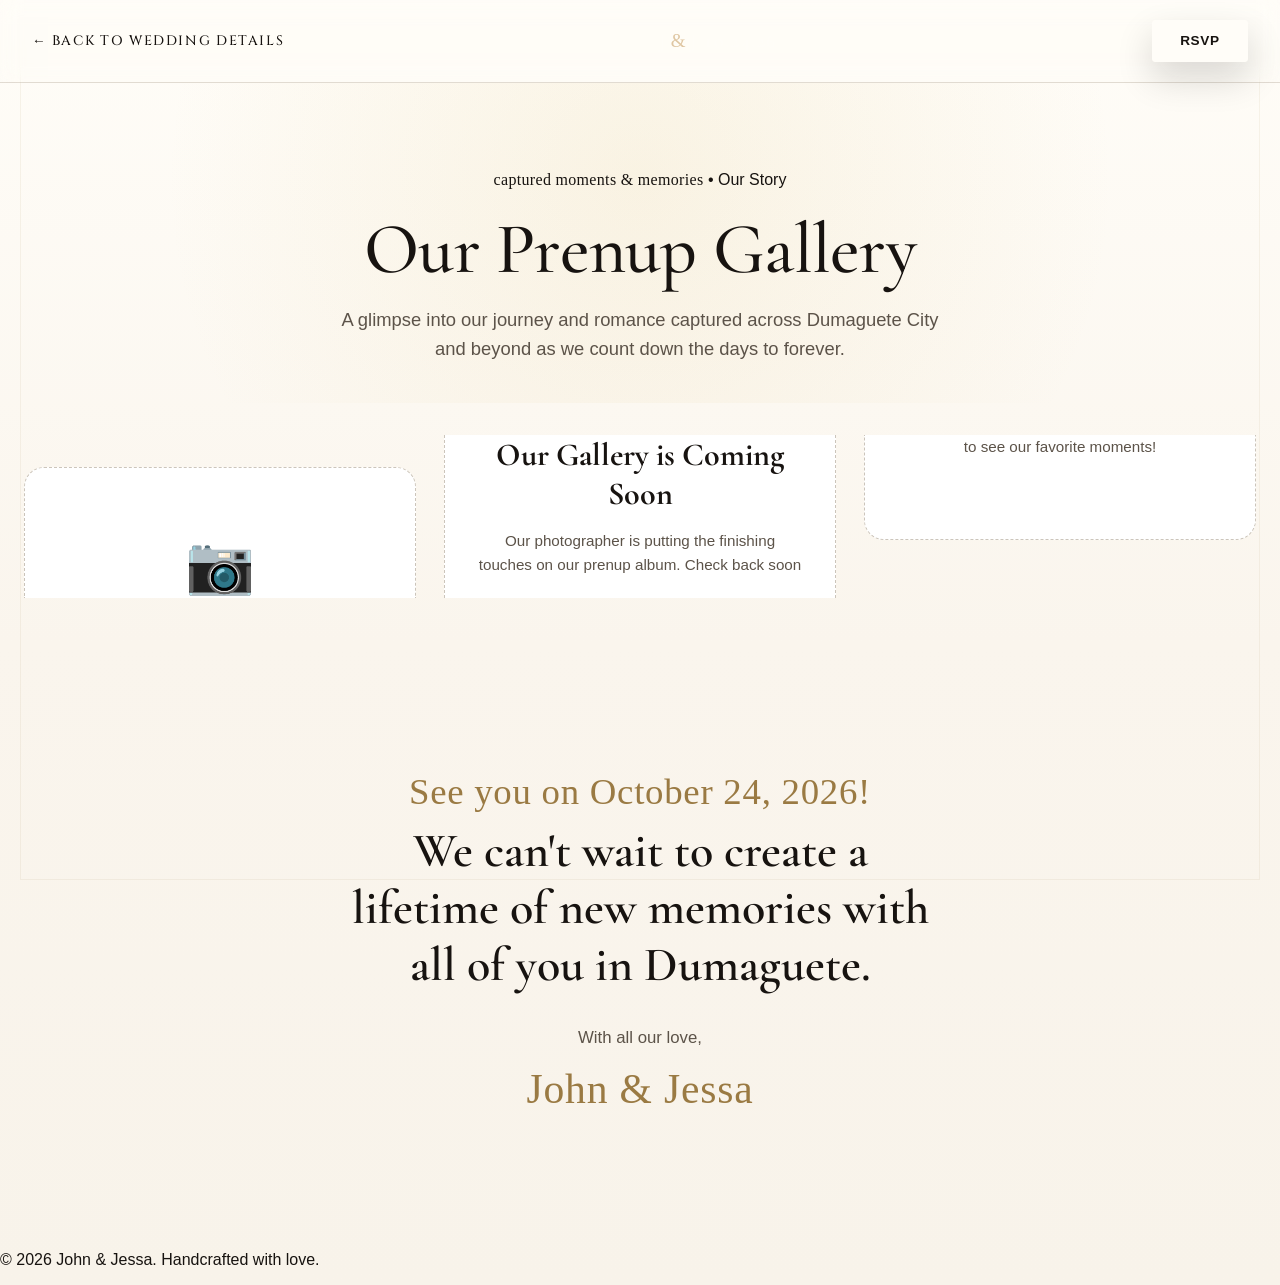
==== prenup.html @ 92390d74 "Initial commit: Wedding Website with RSVP, Prenup Gallery, and AWS S3+CloudFront Uploader" ====
<!DOCTYPE html>
<html lang="en">
  <head>
    <meta charset="UTF-8" />
    <meta name="viewport" content="width=device-width, initial-scale=1.0" />
    <title>Prenup Gallery • John &amp; Jessa • 10.24.26</title>
    <link rel="icon" type="image/svg+xml" href="favicon.svg" />
    <link rel="preconnect" href="https://fonts.googleapis.com" />
    <link rel="preconnect" href="https://fonts.gstatic.com" crossorigin />
    <link
      href="https://fonts.googleapis.com/css2?family=Cinzel:wght@400;500;600;700&family=Cormorant+Garamond:ital,wght@0,400;0,500;0,600;0,700;1,400;1,600&family=Montserrat:wght@300;400;500;600;700&family=Pinyon+Script&display=swap"
      rel="stylesheet"
    />
    <link rel="stylesheet" href="styles.css" />
  </head>
  <body>
    <!-- Topbar Navigation -->
    <header class="prenup-nav">
      <a href="index.html" class="back-link">
        &larr; Back to Wedding Details
      </a>
      <a class="brand" href="index.html">J<span class="script-amp">&amp;</span>J 10.24.26</a>
      <div class="topbar-actions">
        <a class="hero-rsvp-button" href="index.html#rsvp" style="min-height: 2.6rem; min-width: 6rem; font-size: 0.85rem;">RSVP</a>
      </div>
    </header>

    <main>
      <!-- Hero Section -->
      <section class="prenup-hero">
        <p class="eyebrow"><span class="script-accent">captured moments &amp; memories</span> &bull; Our Story</p>
        <h1>Our Prenup Gallery</h1>
        <p class="hero-sub">
          A glimpse into our journey and romance captured across Dumaguete City and beyond as we count down the days to forever.
        </p>
        <div class="photo-count-pill" id="photoCountPill" style="display: none;">
          <span>✨</span>
          <span id="photoCountNumber">0 Photographs</span>
        </div>
      </section>

      <!-- Masonry Gallery -->
      <section class="gallery-container">
        <div class="gallery-masonry" id="prenupGrid">
          <!-- Dynamically populated via CloudFront CDN / Next.js API -->
        </div>
      </section>

      <!-- Lightbox Modal -->
      <div class="lightbox-modal" id="lightboxModal" aria-hidden="true" role="dialog" aria-label="Photo Lightbox">
        <button type="button" class="lightbox-close-btn" id="lightboxCloseBtn" aria-label="Close photo viewer">&times;</button>
        <button type="button" class="lightbox-prev-btn" id="lightboxPrevBtn" aria-label="Previous photo">&#10094;</button>
        <button type="button" class="lightbox-next-btn" id="lightboxNextBtn" aria-label="Next photo">&#10095;</button>
        
        <div class="lightbox-content">
          <img src="" alt="" class="lightbox-img" id="lightboxImg" />
          <div class="lightbox-bar">
            <p class="lightbox-caption" id="lightboxCaption"></p>
            <span class="lightbox-counter" id="lightboxCounter">1 / 1</span>
          </div>
        </div>
      </div>

      <!-- Closing Footer Signoff -->
      <section class="section section-closing" style="margin-top: 3rem;">
        <div class="closing-content">
          <p class="closing-script script-accent">See you on October 24, 2026!</p>
          <p class="closing-line">
            We can't wait to create a lifetime of new memories with all of you in Dumaguete.
          </p>
          <p class="closing-signoff">With all our love,<br /><strong class="closing-couple script-accent">John &amp; Jessa</strong></p>
        </div>
      </section>
    </main>

    <footer class="footer">
      <p class="footer-copy">&copy; 2026 John &amp; Jessa. Handcrafted with love.</p>
    </footer>

    <script src="config.js"></script>
    <script src="prenup.js"></script>
  </body>
</html>
---- styles.css ----
:root {
  --ivory: #f8f3ea;
  --ivory-deep: #efe6d7;
  --paper: #fffdf8;
  --ink: #171310;
  --soft-ink: #5c5349;
  --gold: #9a7a43;
  --gold-light: #dfc6a2;
  --rule: rgba(96, 75, 44, 0.18);
  --rule-strong: rgba(96, 75, 44, 0.32);
  --shadow-soft: 0 20px 45px rgba(28, 20, 11, 0.05);
  --shadow-card: 0 16px 40px rgba(28, 20, 11, 0.07);
  --max-width: 1120px;
  --content-width: 760px;
}

* {
  box-sizing: border-box;
}

html {
  scroll-behavior: smooth;
}

body {
  margin: 0;
  color: var(--ink);
  font-family: "Manrope", sans-serif;
  background: linear-gradient(180deg, #fffdf8 0%, #faf5ed 50%, var(--ivory) 100%);
  overflow-x: hidden;
}

body::before {
  content: "";
  position: fixed;
  inset: 20px;
  pointer-events: none;
  border: 1px solid rgba(154, 122, 67, 0.08);
  z-index: 100;
}

a {
  color: inherit;
  text-decoration: none;
}

/* Typography classes */
.brand,
.hero h1,
.hero-date,
.section-heading h2,
.faq-header h2,
.rsvp-title,
.rsvp-step-head h3,
.detail-card h3,
.timeline-card h3,
.venue-primary-name,
.closing-line,
.date-stamp span,
.photo-placeholder span {
  font-family: "Cormorant Garamond", serif;
}

.script-accent {
  font-family: "Alex Brush", cursive;
  font-weight: 400;
  font-style: normal;
  letter-spacing: 0.02em;
}

.script-amp,
.hero-amp {
  font-family: "Alex Brush", cursive;
  font-weight: 400;
  font-size: 0.95em;
  display: inline-block;
  margin: 0 0.15em;
  color: var(--gold-light);
}

.hero,
.section {
  position: relative;
  z-index: 1;
}

/* ==========================================================================
   HERO SECTION
   ========================================================================== */
.hero {
  max-width: none;
  min-height: 100vh;
  margin: 0;
  padding: 1.5rem 2rem 5rem;
  color: #fffdf8;
  background:
    linear-gradient(180deg, rgba(10, 12, 9, 0.18), rgba(10, 12, 9, 0.42)),
    radial-gradient(circle at 18% 72%, rgba(242, 246, 227, 0.45), transparent 22%),
    radial-gradient(circle at 86% 16%, rgba(230, 239, 214, 0.35), transparent 16%),
    radial-gradient(circle at 50% 82%, rgba(20, 34, 22, 0.38), transparent 26%),
    linear-gradient(180deg, #d6d0c7 0%, #6c715f 30%, #2b3929 60%, #151e16 100%);
  overflow: hidden;
  display: flex;
  flex-direction: column;
  justify-content: space-between;
}

.hero::before {
  content: "";
  position: absolute;
  inset: 0;
  background:
    radial-gradient(circle at left center, rgba(255, 255, 255, 0.22), transparent 20%),
    radial-gradient(circle at right center, rgba(110, 140, 83, 0.18), transparent 22%),
    linear-gradient(180deg, rgba(255, 255, 255, 0.08), transparent 30%);
  filter: blur(8px);
  pointer-events: none;
}

.hero-overlay {
  position: absolute;
  inset: 0;
  background:
    linear-gradient(180deg, rgba(255, 255, 255, 0.08), transparent 24%),
    linear-gradient(0deg, rgba(8, 12, 9, 0.25), transparent 30%);
  pointer-events: none;
  z-index: 1;
}

.topbar {
  display: flex;
  align-items: center;
  justify-content: space-between;
  gap: 1rem;
  position: relative;
  z-index: 5;
  max-width: 1440px;
  width: 100%;
  margin: 0 auto;
  padding: 0.5rem 0;
}

.brand {
  font-size: 1.25rem;
  font-weight: 500;
  letter-spacing: 0.08em;
  color: #fffdf8;
  transition: opacity 0.2s ease;
}

.brand:hover {
  opacity: 0.85;
}

.topbar-links {
  display: flex;
  gap: 1.8rem;
  color: rgba(255, 253, 248, 0.9);
  font-size: 0.95rem;
  letter-spacing: 0.02em;
}

.topbar-links a {
  transition: color 0.2s ease;
  position: relative;
}

.topbar-links a::after {
  content: "";
  position: absolute;
  bottom: -3px;
  left: 0;
  width: 0;
  height: 1px;
  background: var(--gold-light);
  transition: width 0.25s ease;
}

.topbar-links a:hover::after {
  width: 100%;
}

.topbar-actions {
  display: flex;
  justify-content: flex-end;
}

.hero-rsvp-button {
  display: inline-flex;
  align-items: center;
  justify-content: center;
  min-width: 6.8rem;
  min-height: 4.8rem;
  background: rgba(255, 253, 248, 0.95);
  color: var(--ink);
  box-shadow: 0 16px 36px rgba(12, 14, 11, 0.16);
  font-size: 0.95rem;
  font-weight: 700;
  letter-spacing: 0.05em;
  border-radius: 4px;
  transition: all 0.25s ease;
}

.hero-rsvp-button:hover {
  transform: translateY(-2px);
  background: #ffffff;
  box-shadow: 0 20px 42px rgba(12, 14, 11, 0.24);
}

.hero-inner {
  position: relative;
  z-index: 4;
  display: grid;
  place-items: center;
  max-width: 1440px;
  margin: auto auto;
  padding: 3rem 1rem 4rem;
}

.hero-copy {
  text-align: center;
}

.hero-tagline {
  margin: 0 0 0.5rem;
  font-size: clamp(2.1rem, 4vw, 3.2rem);
  color: #dfc37a;
  letter-spacing: 0.04em;
  text-shadow: 0 2px 14px rgba(0, 0, 0, 0.45), 0 0 24px rgba(223, 195, 122, 0.3);
  animation: fadeInDown 1s ease-out;
}

.hero h1 {
  margin: 0;
  font-size: clamp(5.6rem, 11vw, 9.5rem);
  line-height: 0.86;
  font-weight: 500;
  text-shadow: 0 4px 24px rgba(0, 0, 0, 0.3);
}

.hero-amp {
  color: #dfc37a;
  text-shadow: 0 2px 14px rgba(0, 0, 0, 0.45), 0 0 24px rgba(223, 195, 122, 0.3);
}

.hero-date {
  margin: 1.4rem 0 0;
  font-size: clamp(1.15rem, 2vw, 1.55rem);
  line-height: 1;
  font-weight: 500;
  letter-spacing: 0.34em;
  text-transform: uppercase;
  color: rgba(255, 253, 248, 0.95);
}

.countdown-card {
  max-width: 25rem;
  margin: 1.85rem auto 0;
  padding-top: 0;
  border-top: none;
}

.countdown-grid {
  display: grid;
  grid-template-columns: repeat(4, minmax(0, 1fr));
  gap: 0.75rem;
}

.countdown-unit {
  padding: 0.55rem 0.25rem;
  border-top: 1px solid rgba(255, 253, 248, 0.28);
  transition: transform 0.2s ease;
}

.countdown-unit strong {
  display: block;
  color: #fffdf8;
  font-size: clamp(1.2rem, 2.2vw, 1.55rem);
  line-height: 1;
  font-weight: 600;
}

.countdown-unit span {
  color: rgba(255, 253, 248, 0.82);
  font-size: 0.65rem;
  text-transform: uppercase;
  letter-spacing: 0.18em;
  margin-top: 0.25rem;
  display: block;
}

.hero-scroll-cue {
  display: inline-flex;
  flex-direction: column;
  align-items: center;
  gap: 0.35rem;
  color: rgba(255, 253, 248, 0.85);
  font-size: 0.8rem;
  letter-spacing: 0.16em;
  text-transform: uppercase;
  margin-top: 2.25rem;
  cursor: pointer;
  transition: all 0.3s ease;
}

.hero-scroll-cue:hover {
  color: #ffffff;
  transform: translateY(2px);
}

.scroll-arrow {
  font-size: 1.1rem;
  line-height: 1;
  animation: bounceSoft 2s ease-in-out infinite;
}

.hero-bottom-transition {
  position: absolute;
  bottom: 0;
  left: 0;
  right: 0;
  height: 48px;
  line-height: 0;
  overflow: hidden;
  pointer-events: none;
  z-index: 5;
}

.hero-bottom-transition svg {
  width: 100%;
  height: 100%;
  display: block;
}

/* ==========================================================================
   SCROLL REVEAL ANIMATIONS
   ========================================================================== */
.reveal {
  opacity: 0;
  transform: translateY(32px);
  transition: opacity 0.85s cubic-bezier(0.16, 1, 0.3, 1), transform 0.85s cubic-bezier(0.16, 1, 0.3, 1);
  will-change: opacity, transform;
}

.reveal.active {
  opacity: 1;
  transform: translateY(0);
}

/* Keyframes */
@keyframes bounceSoft {
  0%, 100% {
    transform: translateY(0);
  }
  50% {
    transform: translateY(6px);
  }
}

@keyframes floatGentle {
  0%, 100% {
    transform: translateY(0) rotate(0deg);
  }
  50% {
    transform: translateY(-6px) rotate(1deg);
  }
}

@keyframes fadeInDown {
  from {
    opacity: 0;
    transform: translateY(-15px);
  }
  to {
    opacity: 1;
    transform: translateY(0);
  }
}

/* ==========================================================================
   SECTION ESSENTIALS (DETAILS)
   ========================================================================== */
.section {
  max-width: var(--content-width);
  margin: 0 auto;
  padding: 5rem 1.5rem;
}

.section-essentials {
  max-width: 1240px;
  padding-top: 4.5rem;
}

.section-heading {
  text-align: center;
  margin-bottom: 3rem;
}

.section-heading .eyebrow {
  margin: 0 0 0.4rem;
  color: var(--gold);
  font-size: 1.05rem;
  font-weight: 600;
  letter-spacing: 0.12em;
  text-transform: uppercase;
}

.section-heading .eyebrow .script-accent {
  font-size: 1.55rem;
  text-transform: none;
  font-weight: 400;
  letter-spacing: 0.02em;
  margin-right: 0.25rem;
}

.section-heading h2 {
  margin: 0;
  font-size: clamp(2.8rem, 5.2vw, 4.4rem);
  line-height: 1.05;
  font-weight: 600;
  color: var(--ink);
}

.venue-stack {
  display: grid;
  gap: 5rem;
}

.venue-block {
  display: grid;
  grid-template-columns: minmax(0, 1.05fr) minmax(320px, 0.9fr);
  gap: 4rem;
  align-items: center;
}

.venue-block-reception {
  grid-template-columns: minmax(320px, 0.9fr) minmax(0, 1.05fr);
}

/* Floral Photo Framing */
.venue-photo-wrapper {
  position: relative;
  padding: 1.25rem;
  display: flex;
  justify-content: center;
  align-items: center;
}

.venue-frame-contour {
  position: absolute;
  inset: 0.25rem;
  border: 1.5px solid var(--rule-strong);
  border-radius: 14px;
  pointer-events: none;
  background: rgba(255, 253, 248, 0.4);
}

.venue-frame-contour::before {
  content: "";
  position: absolute;
  inset: 5px;
  border: 1px dashed rgba(154, 122, 67, 0.45);
  border-radius: 10px;
  pointer-events: none;
}

.venue-photo-inner {
  position: relative;
  z-index: 2;
  width: 100%;
  border-radius: 8px;
  overflow: hidden;
  background: #fffdf8;
  padding: 8px;
  box-shadow: 0 16px 40px rgba(28, 20, 11, 0.08);
  border: 1px solid var(--rule);
}

.venue-photo-inner img {
  display: block;
  width: 100%;
  aspect-ratio: 1.2 / 1;
  object-fit: cover;
  background: #eae1d2;
  border-radius: 6px;
  transition: transform 0.4s ease;
}

.venue-photo-wrapper:hover .venue-photo-inner img {
  transform: scale(1.02);
}

.photo-floral-corner {
  position: absolute;
  z-index: 6;
  pointer-events: none;
  filter: drop-shadow(0 4px 10px rgba(28, 20, 11, 0.12));
  transition: transform 0.3s ease;
}

.venue-photo-wrapper:hover .photo-floral-corner {
  transform: scale(1.04);
}

.photo-floral-top-left {
  top: -18px;
  left: -18px;
}

.photo-floral-bottom-right {
  bottom: -18px;
  right: -18px;
}

.photo-floral-top-right {
  top: -18px;
  right: -18px;
}

.photo-floral-bottom-left {
  bottom: -18px;
  left: -18px;
}

.venue-copy {
  text-align: center;
}

.venue-tagline {
  margin: 0 0 0.2rem;
  font-size: 1.95rem;
  color: var(--gold);
  line-height: 1.1;
}

.venue-copy h3 {
  margin: 0 0 0.35rem;
  font-size: clamp(2.4rem, 4vw, 3.2rem);
  font-weight: 600;
  color: var(--ink);
}

.venue-date {
  font-size: 1.1rem;
  font-weight: 600;
  color: var(--ink);
  margin: 0.2rem 0 0;
}

.venue-time {
  font-size: 1.55rem;
  color: var(--gold);
  font-weight: 600;
  margin: 0.1rem 0 0.5rem;
}

/* Emphasized Venue Name Badge */
.venue-name-badge {
  background: rgba(255, 253, 248, 0.94);
  border: 1px solid var(--rule-strong);
  border-top: 3px solid var(--gold);
  border-radius: 12px;
  padding: 1.35rem 1.6rem;
  margin: 1.25rem auto 1.25rem;
  box-shadow: 0 10px 30px rgba(28, 20, 11, 0.04);
  max-width: 25rem;
  text-align: center;
  transition: transform 0.25s ease, border-color 0.25s ease, box-shadow 0.25s ease;
}

.venue-name-badge:hover {
  transform: translateY(-2px);
  border-color: var(--gold);
  box-shadow: 0 14px 36px rgba(154, 122, 67, 0.12);
}

.venue-badge-eyebrow {
  font-size: 0.72rem;
  text-transform: uppercase;
  letter-spacing: 0.16em;
  font-weight: 700;
  color: var(--gold);
  display: block;
  margin-bottom: 0.35rem;
}

.venue-primary-name {
  font-size: clamp(1.55rem, 2.4vw, 1.95rem);
  font-weight: 600;
  color: var(--ink);
  margin: 0 0 0.2rem;
  line-height: 1.15;
}

.venue-secondary-name {
  font-size: 0.96rem;
  font-weight: 600;
  color: var(--gold);
  margin: 0 0 0.4rem;
  font-style: italic;
}

.venue-street-address {
  font-size: 0.88rem;
  color: var(--soft-ink);
  margin: 0;
  line-height: 1.5;
}

.venue-links {
  margin-top: 1.25rem;
}

.venue-link-btn {
  display: inline-flex;
  align-items: center;
  gap: 0.35rem;
  color: var(--ink);
  font-weight: 700;
  font-size: 0.92rem;
  letter-spacing: 0.05em;
  padding: 0.55rem 1.2rem;
  border: 1px solid var(--rule-strong);
  border-radius: 999px;
  background: var(--paper);
  transition: all 0.2s ease;
}

.venue-link-btn:hover {
  border-color: var(--ink);
  background: var(--ink);
  color: #fffdf9;
  transform: translateX(2px);
}

/* Dress code panel */
.dress-code-panel {
  display: grid;
  grid-template-columns: minmax(0, 0.95fr) minmax(0, 1.05fr);
  gap: 2rem;
  align-items: center;
  max-width: 900px;
  margin: 3.5rem auto 0;
  padding: 2.2rem;
  background: rgba(255, 253, 248, 0.9);
  border: 1px solid var(--rule-strong);
  border-radius: 12px;
  box-shadow: var(--shadow-soft);
}

.dress-code-label {
  margin: 0 0 0.25rem;
  color: var(--gold);
  font-size: 0.82rem;
  font-weight: 700;
  letter-spacing: 0.16em;
  text-transform: uppercase;
}

.dress-code-label .script-accent {
  font-size: 1.35rem;
  text-transform: none;
  letter-spacing: 0.02em;
}

.dress-code-copy h3 {
  margin: 0 0 0.5rem;
  font-family: "Cormorant Garamond", serif;
  font-size: clamp(1.6rem, 3vw, 2.2rem);
  font-weight: 600;
  color: var(--ink);
}

.dress-code-copy p {
  margin: 0;
  color: var(--soft-ink);
  line-height: 1.75;
  font-size: 0.95rem;
}

.bride-white-callout {
  display: inline-flex;
  align-items: center;
  gap: 0.45rem;
  background: rgba(154, 122, 67, 0.09);
  border: 1.5px dashed rgba(154, 122, 67, 0.5);
  border-radius: 999px;
  padding: 0.45rem 1.15rem;
  margin-top: 0.95rem;
  box-shadow: 0 4px 14px rgba(154, 122, 67, 0.08);
  transition: all 0.25s ease;
}

.bride-white-callout:hover {
  background: rgba(154, 122, 67, 0.15);
  border-color: var(--gold);
  transform: translateY(-2px);
  box-shadow: 0 6px 18px rgba(154, 122, 67, 0.14);
}

.bride-white-callout .ps-tag {
  font-size: 1.55rem;
  color: var(--gold);
  line-height: 1;
  font-weight: 400;
  margin-right: 0.15rem;
}

.bride-white-callout .ps-text {
  font-size: 0.92rem;
  font-weight: 700;
  color: var(--ink);
  letter-spacing: 0.01em;
}

.bride-white-callout .sparkle-emoji {
  font-size: 1.1rem;
  display: inline-block;
  animation: bounceSoft 2.5s ease-in-out infinite;
}

.dress-swatches {
  display: grid;
  grid-template-columns: repeat(5, minmax(0, 1fr));
  gap: 0.8rem;
}

.dress-swatch {
  text-align: center;
}

.dress-color {
  display: block;
  width: 100%;
  max-width: 4rem;
  aspect-ratio: 1;
  border-radius: 50%;
  margin: 0 auto 0.5rem;
  border: 1px solid rgba(96, 75, 44, 0.12);
  box-shadow: 0 4px 10px rgba(0, 0, 0, 0.06);
  transition: transform 0.25s ease, box-shadow 0.25s ease;
}

.dress-swatch:hover .dress-color {
  transform: translateY(-3px) scale(1.06);
  box-shadow: 0 6px 14px rgba(154, 122, 67, 0.25);
}

.dress-swatch small {
  color: var(--soft-ink);
  font-size: 0.68rem;
  letter-spacing: 0.12em;
  text-transform: uppercase;
  font-weight: 600;
}

.swatch-beige { background: #d8c3aa; }
.swatch-ivory { background: #f5efe6; }
.swatch-champagne { background: #e6d4bb; }
.swatch-gold { background: linear-gradient(145deg, #b9964c, #dfc37a); }
.swatch-eucalyptus { background: #a9af9b; }

/* ==========================================================================
   SECTION FAQ (WEDDING DETAILS)
   ========================================================================== */
.section-faq {
  max-width: 1200px;
  padding: 5rem 1.5rem 6rem;
}

.faq-layout {
  display: grid;
  grid-template-columns: minmax(320px, 0.9fr) minmax(380px, 1.25fr);
  gap: 4.5rem;
  align-items: center;
}

.faq-visual {
  display: flex;
  justify-content: center;
  position: relative;
}

.faq-arch-frame {
  position: relative;
  width: min(100%, 25rem);
  margin: 0 auto;
  padding: 0;
}

.faq-arch-contour {
  position: absolute;
  inset: -16px;
  border: 1.5px solid var(--rule-strong);
  border-top-left-radius: calc(14rem + 16px);
  border-top-right-radius: calc(14rem + 16px);
  border-bottom-left-radius: 16px;
  border-bottom-right-radius: 16px;
  pointer-events: none;
}

.faq-arch-contour::before {
  content: "";
  position: absolute;
  inset: 6px;
  border: 1px dashed rgba(154, 122, 67, 0.45);
  border-top-left-radius: calc(14rem + 10px);
  border-top-right-radius: calc(14rem + 10px);
  border-bottom-left-radius: 10px;
  border-bottom-right-radius: 10px;
  pointer-events: none;
}

.faq-arch {
  position: relative;
  z-index: 2;
  border: 1px solid var(--rule);
  border-top-left-radius: 14rem;
  border-top-right-radius: 14rem;
  border-bottom-left-radius: 8px;
  border-bottom-right-radius: 8px;
  background: rgba(255, 253, 248, 0.95);
  padding: 0.65rem;
  box-shadow: 0 16px 40px rgba(28, 20, 11, 0.08);
}

.faq-arch::before {
  content: "";
  position: absolute;
  inset: 0.45rem;
  border: 1px solid rgba(96, 75, 44, 0.15);
  border-top-left-radius: calc(14rem - 0.45rem);
  border-top-right-radius: calc(14rem - 0.45rem);
  border-bottom-left-radius: 4px;
  border-bottom-right-radius: 4px;
  pointer-events: none;
}

.faq-arch img {
  display: block;
  width: 100%;
  aspect-ratio: 0.82 / 1;
  object-fit: cover;
  border-top-left-radius: calc(14rem - 0.65rem);
  border-top-right-radius: calc(14rem - 0.65rem);
  border-bottom-left-radius: 4px;
  border-bottom-right-radius: 4px;
}

.faq-header {
  margin-bottom: 0.75rem;
}

.faq-cherub {
  color: var(--gold);
  margin-bottom: 0.35rem;
  display: inline-block;
  animation: floatGentle 5s ease-in-out infinite;
}

.faq-header h2 {
  font-size: clamp(2.6rem, 4.5vw, 3.6rem);
  font-weight: 500;
  line-height: 1.05;
  margin: 0.2rem 0 0.5rem;
  color: var(--ink);
}

.faq-eyebrow {
  font-family: "Manrope", sans-serif;
  font-size: 0.78rem;
  font-weight: 700;
  letter-spacing: 0.16em;
  text-transform: uppercase;
  color: var(--soft-ink);
  margin: 0 0 1rem;
}

.faq-eyebrow .script-accent {
  font-size: 1.35rem;
  color: var(--gold);
  text-transform: none;
  letter-spacing: 0.02em;
  margin-right: 0.25rem;
}

.faq-intro {
  max-width: 33rem;
  margin: 0 0 1.6rem;
  color: var(--soft-ink);
  font-size: 0.95rem;
  line-height: 1.8;
}

.faq-list {
  display: flex;
  flex-direction: column;
  gap: 0.75rem;
}

.faq-item {
  border: 1px solid var(--rule-strong);
  background: rgba(255, 253, 248, 0.95);
  border-radius: 8px;
  transition: border-color 0.2s ease, box-shadow 0.2s ease;
  overflow: hidden;
}

.faq-item.is-open {
  border-color: rgba(154, 122, 67, 0.65);
  box-shadow: 0 6px 20px rgba(28, 20, 11, 0.05);
}

.faq-summary {
  width: 100%;
  display: flex;
  align-items: center;
  justify-content: space-between;
  padding: 1.1rem 1.35rem;
  background: transparent;
  border: none;
  cursor: pointer;
  text-align: left;
  font-family: "Cormorant Garamond", serif;
  font-size: 1.32rem;
  font-weight: 600;
  color: var(--ink);
  user-select: none;
  transition: color 0.15s ease;
}

.faq-summary:hover {
  color: var(--gold);
}

.faq-icon {
  display: inline-flex;
  align-items: center;
  justify-content: center;
  font-family: "Manrope", sans-serif;
  font-size: 1.35rem;
  font-weight: 300;
  color: var(--gold);
  margin-left: 0.75rem;
  flex-shrink: 0;
  width: 22px;
  height: 22px;
  transition: transform 0.25s ease;
}

.faq-icon::after {
  content: "+";
  line-height: 1;
}

.faq-item.is-open .faq-icon::after {
  content: "−";
}

.faq-item.is-open .faq-icon {
  transform: rotate(180deg);
}

.faq-collapse {
  display: grid;
  grid-template-rows: 0fr;
  transition: grid-template-rows 0.22s cubic-bezier(0.2, 0, 0, 1);
}

.faq-item.is-open .faq-collapse {
  grid-template-rows: 1fr;
}

.faq-collapse-inner {
  overflow: hidden;
}

.faq-body {
  padding: 0 1.35rem 1.25rem;
  opacity: 0;
  transform: translateY(-4px);
  transition: opacity 0.18s ease, transform 0.18s ease;
}

.faq-item.is-open .faq-body {
  opacity: 1;
  transform: translateY(0);
}

.faq-body p {
  margin: 0;
  color: var(--soft-ink);
  font-family: "Manrope", sans-serif;
  font-size: 0.94rem;
  line-height: 1.75;
}

.faq-body a {
  color: var(--gold);
  font-weight: 600;
  text-decoration: underline;
  text-underline-offset: 3px;
}

/* ==========================================================================
   SECTION RSVP
   ========================================================================== */
.section-rsvp {
  max-width: 860px;
  padding: 5rem 1.5rem 4rem;
}

.rsvp-header {
  text-align: center;
  margin-bottom: 2rem;
}

.rsvp-floral-wrapper {
  display: flex;
  justify-content: center;
  margin-bottom: 1rem;
}

.rsvp-floral {
  max-width: 100%;
  height: auto;
  display: block;
}

.rsvp-title {
  font-family: "Cormorant Garamond", serif;
  font-size: clamp(3.2rem, 6vw, 4.8rem);
  font-weight: 500;
  margin: 0;
  letter-spacing: 0.02em;
  color: var(--ink);
}

.rsvp-script-sub {
  margin: -0.2rem 0 0.5rem;
  font-size: 1.85rem;
  color: var(--gold);
  line-height: 1;
}

.rsvp-intro-copy {
  max-width: 34rem;
  margin: 0.75rem auto 0;
  color: var(--soft-ink);
  font-size: 0.96rem;
  line-height: 1.8;
}

.rsvp-intro-copy p {
  margin: 0 0 0.35rem;
}

.rsvp-deadline {
  color: var(--ink);
  font-size: 1rem;
  margin-top: 0.85rem !important;
}

.rsvp-card-container {
  max-width: 520px;
  margin: 2rem auto 2.5rem;
  background: rgba(255, 253, 248, 0.96);
  border: 1px solid var(--rule-strong);
  border-radius: 14px;
  padding: 2.5rem 2.25rem;
  box-shadow: var(--shadow-card);
  transition: all 0.3s ease;
}

.rsvp-step-head {
  text-align: center;
  margin-bottom: 1.5rem;
}

.rsvp-step-head h3 {
  font-family: "Cormorant Garamond", serif;
  font-size: 1.85rem;
  font-weight: 600;
  margin: 0 0 0.35rem;
  color: var(--ink);
}

.rsvp-step-head p {
  color: var(--soft-ink);
  font-size: 0.88rem;
  margin: 0;
  line-height: 1.6;
}

.rsvp-field {
  margin-bottom: 1.25rem;
  text-align: left;
}

.rsvp-field label {
  display: block;
  font-size: 0.84rem;
  font-weight: 700;
  color: var(--ink);
  margin-bottom: 0.4rem;
}

.field-label-bold {
  font-size: 0.95rem !important;
}

.rsvp-field input[type="text"] {
  width: 100%;
  border: 1px solid var(--rule-strong);
  border-radius: 8px;
  padding: 0.85rem 1.1rem;
  background: #ffffff;
  color: var(--ink);
  font: inherit;
  font-size: 0.95rem;
  box-sizing: border-box;
  transition: border-color 0.2s ease, box-shadow 0.2s ease;
}

.rsvp-field input:focus {
  outline: none;
  border-color: var(--gold);
  box-shadow: 0 0 0 3px rgba(154, 122, 67, 0.15);
}

.rsvp-results-list {
  margin-top: 0.85rem;
  display: flex;
  flex-direction: column;
  gap: 0.5rem;
}

.rsvp-guest-row {
  display: flex;
  align-items: center;
  justify-content: space-between;
  padding: 0.85rem 1.1rem;
  border: 1px solid var(--rule-strong);
  border-radius: 8px;
  background: #ffffff;
  cursor: pointer;
  transition: all 0.2s ease;
}

.rsvp-guest-row:hover {
  border-color: var(--gold);
  background: rgba(248, 243, 234, 0.6);
  transform: translateX(2px);
}

.rsvp-guest-row-info strong {
  display: block;
  font-size: 0.98rem;
  color: var(--ink);
}

.rsvp-guest-row-info span {
  font-size: 0.8rem;
  color: var(--soft-ink);
}

.selected-guest-banner {
  display: flex;
  align-items: center;
  justify-content: space-between;
  padding: 0.85rem 1.1rem;
  background: rgba(154, 122, 67, 0.08);
  border: 1px solid rgba(154, 122, 67, 0.25);
  border-radius: 8px;
  margin-bottom: 1.5rem;
}

.selected-guest-banner small {
  display: block;
  font-size: 0.72rem;
  font-weight: 700;
  text-transform: uppercase;
  letter-spacing: 0.1em;
  color: var(--gold);
}

.selected-guest-banner strong {
  font-size: 1.15rem;
  color: var(--ink);
}

.link-btn {
  background: transparent;
  border: none;
  color: var(--gold);
  font-weight: 700;
  font-size: 0.85rem;
  text-decoration: underline;
  text-underline-offset: 3px;
  cursor: pointer;
  padding: 0.4rem;
}

.attendance-toggle-group {
  display: grid;
  grid-template-columns: 1fr 1fr;
  gap: 0.85rem;
  margin-top: 0.5rem;
}

.attendance-toggle-card {
  position: relative;
  cursor: pointer;
}

.attendance-toggle-card input[type="radio"] {
  position: absolute;
  opacity: 0;
  pointer-events: none;
}

.toggle-card-content {
  border: 1.5px solid var(--rule-strong);
  border-radius: 10px;
  padding: 1.25rem 0.9rem;
  text-align: center;
  background: #ffffff;
  transition: all 0.2s ease;
  display: flex;
  flex-direction: column;
  align-items: center;
  gap: 0.2rem;
}

.attendance-toggle-card input:checked + .toggle-card-content {
  border-color: var(--gold);
  background: rgba(248, 243, 234, 0.85);
  box-shadow: 0 4px 18px rgba(154, 122, 67, 0.18);
  transform: translateY(-2px);
}

.toggle-icon {
  font-size: 1.4rem;
  line-height: 1;
  margin-bottom: 0.25rem;
}

.toggle-card-content strong {
  font-size: 1rem;
  color: var(--ink);
}

.toggle-card-content small {
  font-size: 0.78rem;
  color: var(--soft-ink);
}

.button {
  appearance: none;
  border: none;
  border-radius: 999px;
  background: var(--ink);
  color: #fffdf9;
  padding: 0.92rem 1.25rem;
  font: inherit;
  font-weight: 700;
  cursor: pointer;
  transition: all 0.2s ease;
}

.button:hover {
  background: #2b2520;
  box-shadow: 0 4px 12px rgba(23, 19, 16, 0.15);
}

.rsvp-submit-btn {
  width: 100%;
  margin-top: 1.25rem;
  padding: 0.95rem 1.25rem;
  font-size: 0.98rem;
}

.rsvp-success-box {
  text-align: center;
  padding: 1rem 0.5rem;
  animation: fadeInDown 0.6s ease-out;
}

.success-icon {
  font-size: 3.2rem;
  margin-bottom: 0.75rem;
}

.rsvp-success-box h3 {
  font-family: "Cormorant Garamond", serif;
  font-size: 2.3rem;
  margin: 0 0 0.5rem;
  color: var(--ink);
}

.success-status {
  font-size: 1.1rem;
  color: var(--gold);
  margin-bottom: 0.5rem;
}

.success-subnote {
  color: var(--soft-ink);
  font-size: 0.95rem;
  line-height: 1.7;
  max-width: 26rem;
  margin: 0 auto 1.25rem;
}

.button-outline-pill {
  appearance: none;
  border: 1.5px solid var(--ink);
  border-radius: 999px;
  background: transparent;
  color: var(--ink);
  padding: 0.75rem 2.2rem;
  font: inherit;
  font-size: 0.92rem;
  font-weight: 700;
  cursor: pointer;
  transition: all 0.2s ease;
  display: inline-flex;
  align-items: center;
  justify-content: center;
}

.button-outline-pill:hover {
  background: var(--ink);
  color: #fffdf9;
}

/* ==========================================================================
   SECTION WISHES & LOVE NOTES GUESTBOOK
   ========================================================================== */
.section-wishes {
  max-width: 1200px;
  padding: 4.5rem 1.5rem 5rem;
}

.wishes-intro {
  max-width: 32rem;
  margin: 0.5rem auto 1.5rem;
  text-align: center;
  color: var(--soft-ink);
  font-size: 0.95rem;
  line-height: 1.7;
}

.wishes-action-bar {
  display: flex;
  justify-content: center;
  margin-bottom: 2.5rem;
}

.button-gold-pill {
  appearance: none;
  background: linear-gradient(135deg, #e5cfab 0%, #dfc37a 50%, #b8974d 100%);
  color: #1c140b;
  font-family: inherit;
  font-size: 1rem;
  font-weight: 700;
  border: none;
  border-radius: 999px;
  padding: 0.85rem 2.2rem;
  cursor: pointer;
  box-shadow: 0 8px 24px rgba(154, 122, 67, 0.25);
  transition: all 0.25s ease;
  display: inline-flex;
  align-items: center;
  gap: 0.5rem;
}

.button-gold-pill:hover {
  transform: translateY(-2px) scale(1.02);
  box-shadow: 0 12px 32px rgba(154, 122, 67, 0.38);
}

.wishes-board {
  display: grid;
  grid-template-columns: repeat(auto-fill, minmax(280px, 1fr));
  gap: 1.75rem;
  max-width: 1100px;
  margin: 0 auto;
}

.wish-card {
  background: #fffdf8;
  border: 1px solid var(--rule-strong);
  border-radius: 12px;
  padding: 1.5rem 1.35rem 1.25rem;
  box-shadow: 0 8px 24px rgba(28, 20, 11, 0.05);
  position: relative;
  display: flex;
  flex-direction: column;
  justify-content: space-between;
  transition: transform 0.25s ease, box-shadow 0.25s ease, border-color 0.25s ease;
}

.wishes-board .wish-card:nth-child(3n+1) {
  transform: rotate(-0.75deg);
}

.wishes-board .wish-card:nth-child(3n+2) {
  transform: rotate(0.85deg);
}

.wishes-board .wish-card:nth-child(3n+3) {
  transform: rotate(-0.4deg);
}

.wishes-board .wish-card:hover {
  transform: translateY(-4px) scale(1.015) rotate(0deg);
  box-shadow: 0 14px 32px rgba(154, 122, 67, 0.16);
  border-color: rgba(154, 122, 67, 0.6);
  z-index: 5;
}

/* Washi tape on top center */
.wish-card::before {
  content: "";
  position: absolute;
  top: -7px;
  left: 50%;
  transform: translateX(-50%);
  width: 44px;
  height: 13px;
  background: rgba(223, 195, 122, 0.6);
  border-radius: 2px;
  border-left: 1px dashed rgba(184, 151, 77, 0.4);
  border-right: 1px dashed rgba(184, 151, 77, 0.4);
}

.wish-vibe-tag {
  align-self: flex-start;
  font-size: 0.72rem;
  font-weight: 700;
  text-transform: uppercase;
  letter-spacing: 0.06em;
  color: var(--gold);
  background: rgba(154, 122, 67, 0.09);
  padding: 0.2rem 0.65rem;
  border-radius: 999px;
  margin-bottom: 0.85rem;
}

.wish-text {
  font-family: "Cormorant Garamond", serif;
  font-size: 1.28rem;
  font-style: italic;
  color: var(--ink);
  line-height: 1.55;
  margin: 0 0 1.15rem;
  flex-grow: 1;
}

.wish-footer {
  display: flex;
  align-items: center;
  justify-content: space-between;
  border-top: 1px dashed var(--rule);
  padding-top: 0.75rem;
  margin-top: 0.4rem;
}

.wish-author {
  font-family: "Manrope", sans-serif;
  font-size: 0.88rem;
  font-weight: 700;
  color: var(--ink);
}

.wish-time {
  font-size: 0.72rem;
  color: var(--soft-ink);
  display: block;
  margin-top: 0.1rem;
}

.wish-like-btn {
  display: inline-flex;
  align-items: center;
  gap: 0.35rem;
  background: rgba(154, 122, 67, 0.08);
  border: 1px solid var(--rule);
  border-radius: 999px;
  padding: 0.25rem 0.65rem;
  font-size: 0.78rem;
  font-weight: 600;
  color: var(--ink);
  cursor: pointer;
  transition: all 0.2s ease;
}

.wish-like-btn:hover {
  background: rgba(230, 80, 80, 0.12);
  border-color: rgba(230, 80, 80, 0.4);
  transform: scale(1.08);
}

.wish-card-add-prompt {
  display: flex;
  flex-direction: column;
  align-items: center;
  justify-content: center;
  min-height: 180px;
  border: 2px dashed rgba(154, 122, 67, 0.45);
  background: rgba(255, 253, 248, 0.6);
  border-radius: 12px;
  text-align: center;
  padding: 1.5rem;
  cursor: pointer;
  transition: all 0.25s ease;
}

.wish-card-add-prompt:hover {
  background: rgba(255, 253, 248, 0.95);
  border-color: var(--gold);
  transform: translateY(-3px);
  box-shadow: 0 10px 26px rgba(154, 122, 67, 0.12);
}

.wish-add-icon {
  font-size: 2rem;
  margin-bottom: 0.35rem;
  display: block;
}

.wish-card-add-prompt strong {
  font-size: 1.05rem;
  color: var(--ink);
  display: block;
}

.wish-card-add-prompt p {
  margin: 0.2rem 0 0;
  font-size: 0.84rem;
  color: var(--soft-ink);
}

/* Wish Modal */
.wish-modal {
  position: fixed;
  inset: 0;
  z-index: 10000;
  display: flex;
  align-items: center;
  justify-content: center;
  padding: 1.5rem;
  opacity: 0;
  pointer-events: none;
  transition: opacity 0.25s ease;
}

.wish-modal.is-active {
  opacity: 1;
  pointer-events: auto;
}

.wish-modal-backdrop {
  position: absolute;
  inset: 0;
  background: rgba(20, 27, 21, 0.65);
  backdrop-filter: blur(5px);
}

.wish-modal-dialog {
  position: relative;
  z-index: 2;
  width: 100%;
  max-width: 480px;
  background: #fffdf8;
  border: 1px solid var(--rule-strong);
  border-radius: 16px;
  padding: 2.2rem 2rem 2rem;
  box-shadow: 0 24px 60px rgba(0, 0, 0, 0.25);
  transform: translateY(20px) scale(0.96);
  transition: transform 0.25s cubic-bezier(0.16, 1, 0.3, 1);
}

.wish-modal.is-active .wish-modal-dialog {
  transform: translateY(0) scale(1);
}

.wish-modal-close {
  position: absolute;
  top: 0.85rem;
  right: 1.1rem;
  font-size: 1.85rem;
  background: none;
  border: none;
  cursor: pointer;
  color: var(--soft-ink);
  line-height: 1;
  transition: color 0.2s ease;
}

.wish-modal-close:hover {
  color: var(--ink);
}

.wish-modal-head {
  text-align: center;
  margin-bottom: 1.5rem;
}

.wish-modal-head .modal-icon {
  font-size: 2.2rem;
  display: block;
  margin-bottom: 0.2rem;
}

.wish-modal-head h3 {
  margin: 0;
  font-family: "Cormorant Garamond", serif;
  font-size: 2rem;
  font-weight: 600;
  color: var(--ink);
}

.wish-modal-head .modal-sub {
  font-size: 1.4rem;
  color: var(--gold);
  margin: 0;
}

.wish-vibe-picker {
  margin-top: 1rem;
}

.vibe-tags-group {
  display: grid;
  grid-template-columns: repeat(2, 1fr);
  gap: 0.5rem;
  margin-top: 0.35rem;
}

.vibe-chip {
  display: flex;
  align-items: center;
  border: 1px solid var(--rule-strong);
  border-radius: 8px;
  padding: 0.5rem 0.75rem;
  font-size: 0.82rem;
  font-weight: 600;
  color: var(--ink);
  cursor: pointer;
  background: var(--paper);
  transition: all 0.2s ease;
}

.vibe-chip input {
  display: none;
}

.vibe-chip:has(input:checked) {
  background: rgba(154, 122, 67, 0.16);
  border-color: var(--gold);
  color: var(--ink);
  font-weight: 700;
}

/* ==========================================================================
   SECTION CLOSING
   ========================================================================== */
.section-closing {
  padding: 2rem 1.5rem 6rem;
}

.closing-content {
  text-align: center;
  max-width: 38rem;
  margin: 0 auto;
}

.closing-script {
  font-size: 2.3rem;
  color: var(--gold);
  margin: 0 0 0.75rem;
  line-height: 1;
}

.closing-line {
  margin: 0 auto;
  font-size: clamp(2rem, 3.8vw, 3rem);
  line-height: 1.18;
  font-weight: 600;
  color: var(--ink);
}

.closing-signoff {
  color: var(--soft-ink);
  font-size: 1.05rem;
  margin-top: 2rem;
  line-height: 1.6;
}

.closing-couple {
  font-size: 2.6rem;
  color: var(--gold);
  display: inline-block;
  margin-top: 0.25rem;
}

/* Sticky RSVP CTA */
.sticky-rsvp-cta {
  position: fixed;
  right: 1.5rem;
  bottom: 1.5rem;
  z-index: 90;
  padding: 0.9rem 1.4rem;
  border-radius: 999px;
  background: rgba(23, 19, 16, 0.94);
  color: #fffdf9;
  font-size: 0.82rem;
  font-weight: 700;
  text-transform: uppercase;
  letter-spacing: 0.14em;
  box-shadow: 0 16px 36px rgba(23, 19, 16, 0.22);
  transition: transform 0.2s ease, opacity 0.3s ease;
  backdrop-filter: blur(8px);
}

.sticky-rsvp-cta:hover {
  transform: translateY(-2px);
  background: #000000;
}

/* Confetti Canvas */
.confetti-canvas {
  position: fixed;
  inset: 0;
  width: 100vw;
  height: 100vh;
  pointer-events: none;
  z-index: 9999;
}

/* ==========================================================================
   RESPONSIVE MEDIA QUERIES
   ========================================================================== */
@media (max-width: 860px) {
  .hero-bottom-transition {
    height: 32px;
  }

  .dress-code-panel {
    grid-template-columns: 1fr;
    gap: 1.5rem;
    padding: 1.75rem;
  }

  .faq-layout {
    grid-template-columns: 1fr;
    gap: 3rem;
  }

  .venue-block,
  .venue-block-reception {
    grid-template-columns: 1fr;
    gap: 2rem;
  }

  .venue-block-reception .venue-copy {
    order: 1;
  }

  .venue-block-reception .venue-photo {
    order: 2;
  }
}

@media (max-width: 780px) {
  body::before {
    inset: 10px;
  }

  .hero,
  .section {
    padding-left: 1.25rem;
    padding-right: 1.25rem;
  }

  .hero {
    padding-top: 1rem;
  }

  .topbar {
    flex-direction: column;
    align-items: stretch;
    text-align: center;
    gap: 0.75rem;
  }

  .topbar-links {
    justify-content: center;
    flex-wrap: wrap;
    gap: 1.25rem;
  }

  .topbar-actions {
    justify-content: center;
  }

  .hero-rsvp-button {
    min-height: 3.5rem;
    min-width: 8rem;
    border-radius: 999px;
  }

  .hero-inner {
    padding-top: 3rem;
    padding-bottom: 3.5rem;
  }

  .hero h1 {
    font-size: clamp(4.4rem, 16vw, 6.8rem);
  }

  .hero-date {
    font-size: 1rem;
    letter-spacing: 0.24em;
  }

  .countdown-grid {
    grid-template-columns: repeat(2, minmax(0, 1fr));
  }

  .dress-swatches {
    grid-template-columns: repeat(3, minmax(0, 1fr));
  }
}

@media (max-width: 560px) {
  .countdown-grid {
    grid-template-columns: repeat(2, minmax(0, 1fr));
  }

  .dress-swatches {
    grid-template-columns: repeat(2, minmax(0, 1fr));
  }

  .sticky-rsvp-cta {
    left: 1.25rem;
    right: 1.25rem;
    bottom: 1.25rem;
    text-align: center;
  }

  .rsvp-card-container {
    padding: 1.75rem 1.25rem;
  }

  .attendance-toggle-group {
    grid-template-columns: 1fr;
  }
}

/* ==========================================================================
   PRENUP PHOTO GALLERY STYLES
   ========================================================================== */
.prenup-nav {
  display: flex;
  justify-content: space-between;
  align-items: center;
  padding: 1.25rem 2rem;
  background: var(--bg-cream);
  border-bottom: 1px solid var(--rule);
  position: sticky;
  top: 0;
  z-index: 100;
  backdrop-filter: blur(10px);
}

.back-link {
  display: inline-flex;
  align-items: center;
  gap: 0.5rem;
  color: var(--ink);
  text-decoration: none;
  font-family: "Cinzel", serif;
  font-size: 0.85rem;
  letter-spacing: 0.12em;
  text-transform: uppercase;
  font-weight: 500;
  transition: color 0.2s ease, transform 0.2s ease;
}

.back-link:hover {
  color: var(--gold);
  transform: translateX(-3px);
}

.prenup-hero {
  text-align: center;
  padding: 4.5rem 1.5rem 2.5rem;
  background: radial-gradient(circle at 50% 30%, rgba(223, 195, 122, 0.15) 0%, transparent 70%);
}

.prenup-hero h1 {
  font-family: "Cormorant Garamond", serif;
  font-size: clamp(2.8rem, 7vw, 4.5rem);
  font-weight: 500;
  color: var(--ink);
  margin: 0.25rem 0 0.75rem;
  letter-spacing: -0.01em;
}

.prenup-hero .hero-sub {
  font-size: 1.15rem;
  color: var(--soft-ink);
  max-width: 38rem;
  margin: 0 auto;
  line-height: 1.6;
}

.photo-count-pill {
  display: inline-flex;
  align-items: center;
  gap: 0.4rem;
  background: rgba(223, 195, 122, 0.18);
  border: 1px solid rgba(223, 195, 122, 0.45);
  color: var(--ink);
  font-size: 0.85rem;
  font-weight: 600;
  padding: 0.35rem 0.9rem;
  border-radius: 999px;
  margin-top: 1.25rem;
}

.gallery-container {
  max-width: 1280px;
  margin: 0 auto;
  padding: 2rem 1.5rem 6rem;
}

.gallery-masonry {
  column-count: 3;
  column-gap: 1.75rem;
}

@media (max-width: 960px) {
  .gallery-masonry {
    column-count: 2;
    column-gap: 1.25rem;
  }
}

@media (max-width: 600px) {
  .gallery-masonry {
    column-count: 1;
  }
}

.gallery-item {
  break-inside: avoid;
  margin-bottom: 1.75rem;
  position: relative;
  border-radius: 14px;
  overflow: hidden;
  background: #fff;
  box-shadow: 0 12px 32px rgba(18, 38, 30, 0.08);
  border: 1px solid rgba(223, 195, 122, 0.3);
  cursor: pointer;
  transform: translateY(0);
  transition: transform 0.35s cubic-bezier(0.16, 1, 0.3, 1), box-shadow 0.35s ease;
}

.gallery-item:hover {
  transform: translateY(-6px);
  box-shadow: 0 20px 45px rgba(18, 38, 30, 0.16);
  border-color: var(--gold);
}

.gallery-item img {
  width: 100%;
  height: auto;
  display: block;
  transition: transform 0.5s cubic-bezier(0.16, 1, 0.3, 1);
}

.gallery-item:hover img {
  transform: scale(1.04);
}

.gallery-item-overlay {
  position: absolute;
  inset: 0;
  background: linear-gradient(to top, rgba(18, 38, 30, 0.85) 0%, rgba(18, 38, 30, 0.2) 50%, transparent 100%);
  opacity: 0;
  display: flex;
  flex-direction: column;
  justify-content: flex-end;
  padding: 1.5rem;
  transition: opacity 0.3s ease;
}

.gallery-item:hover .gallery-item-overlay {
  opacity: 1;
}

.gallery-item-caption {
  color: #fff;
  font-family: "Cormorant Garamond", serif;
  font-size: 1.35rem;
  font-weight: 500;
  margin: 0;
  text-shadow: 0 2px 4px rgba(0,0,0,0.5);
}

.gallery-item-zoom-icon {
  position: absolute;
  top: 1rem;
  right: 1rem;
  width: 2.2rem;
  height: 2.2rem;
  background: rgba(255, 255, 255, 0.85);
  color: var(--ink);
  border-radius: 50%;
  display: flex;
  align-items: center;
  justify-content: center;
  font-size: 1rem;
  box-shadow: 0 4px 12px rgba(0,0,0,0.2);
}

/* Empty State */
.gallery-empty {
  text-align: center;
  padding: 4rem 2rem;
  background: #fff;
  border-radius: 20px;
  border: 1px dashed var(--rule-strong);
  max-width: 32rem;
  margin: 2rem auto;
}

.gallery-empty .empty-icon {
  font-size: 3.5rem;
  display: block;
  margin-bottom: 1rem;
}

.gallery-empty h3 {
  font-family: "Cormorant Garamond", serif;
  font-size: 2rem;
  color: var(--ink);
  margin-bottom: 0.5rem;
}

/* Lightbox Modal */
.lightbox-modal {
  position: fixed;
  inset: 0;
  z-index: 9999;
  background: rgba(10, 22, 18, 0.94);
  backdrop-filter: blur(12px);
  display: flex;
  align-items: center;
  justify-content: center;
  opacity: 0;
  pointer-events: none;
  transition: opacity 0.25s ease;
}

.lightbox-modal.is-active {
  opacity: 1;
  pointer-events: auto;
}

.lightbox-content {
  position: relative;
  max-width: 90vw;
  max-height: 88vh;
  display: flex;
  flex-direction: column;
  align-items: center;
}

.lightbox-img {
  max-width: 100%;
  max-height: 78vh;
  object-fit: contain;
  border-radius: 8px;
  box-shadow: 0 20px 60px rgba(0, 0, 0, 0.6);
  border: 1px solid rgba(223, 195, 122, 0.3);
  user-select: none;
}

.lightbox-bar {
  margin-top: 1rem;
  text-align: center;
  color: #fff;
}

.lightbox-caption {
  font-family: "Cormorant Garamond", serif;
  font-size: 1.4rem;
  color: var(--gold);
  margin: 0;
}

.lightbox-counter {
  font-size: 0.85rem;
  color: rgba(255, 255, 255, 0.7);
  letter-spacing: 0.1em;
}

.lightbox-close-btn,
.lightbox-prev-btn,
.lightbox-next-btn {
  position: absolute;
  background: rgba(255, 255, 255, 0.15);
  color: #fff;
  border: 1px solid rgba(255, 255, 255, 0.25);
  border-radius: 50%;
  cursor: pointer;
  display: flex;
  align-items: center;
  justify-content: center;
  transition: background 0.2s ease, transform 0.2s ease, color 0.2s ease;
}

.lightbox-close-btn:hover,
.lightbox-prev-btn:hover,
.lightbox-next-btn:hover {
  background: var(--gold);
  color: var(--ink);
  transform: scale(1.1);
}

.lightbox-close-btn {
  top: 1.5rem;
  right: 1.5rem;
  width: 3rem;
  height: 3rem;
  font-size: 1.6rem;
}

.lightbox-prev-btn {
  left: 1.5rem;
  top: 50%;
  transform: translateY(-50%);
  width: 3.2rem;
  height: 3.2rem;
  font-size: 1.5rem;
}

.lightbox-next-btn {
  right: 1.5rem;
  top: 50%;
  transform: translateY(-50%);
  width: 3.2rem;
  height: 3.2rem;
  font-size: 1.5rem;
}

@media (max-width: 768px) {
  .lightbox-prev-btn {
    left: 0.75rem;
    width: 2.5rem;
    height: 2.5rem;
  }
  .lightbox-next-btn {
    right: 0.75rem;
    width: 2.5rem;
    height: 2.5rem;
  }
  .lightbox-close-btn {
    top: 1rem;
    right: 1rem;
    width: 2.5rem;
    height: 2.5rem;
  }
}

/* ==========================================================================
   PHOTOGRAPHER UPLOADER STYLES
   ========================================================================== */
.uploader-page {
  background: #0f1e17;
  color: #f4f0e6;
  min-height: 100vh;
  padding: 3rem 1.5rem;
}

.uploader-card {
  max-width: 48rem;
  margin: 0 auto;
  background: #162b21;
  border: 1px solid rgba(223, 195, 122, 0.35);
  border-radius: 20px;
  padding: 2.5rem;
  box-shadow: 0 24px 60px rgba(0, 0, 0, 0.4);
}

.uploader-head {
  text-align: center;
  margin-bottom: 2rem;
}

.uploader-head h1 {
  font-family: "Cormorant Garamond", serif;
  font-size: 2.6rem;
  color: var(--gold);
  margin: 0.25rem 0 0.5rem;
}

.uploader-head p {
  color: #c4d1cb;
  font-size: 0.95rem;
  max-width: 32rem;
  margin: 0 auto;
}

.uploader-dropzone {
  border: 2px dashed rgba(223, 195, 122, 0.5);
  background: rgba(223, 195, 122, 0.04);
  border-radius: 16px;
  padding: 3rem 2rem;
  text-align: center;
  cursor: pointer;
  transition: background 0.2s ease, border-color 0.2s ease, transform 0.2s ease;
}

.uploader-dropzone:hover,
.uploader-dropzone.is-dragover {
  background: rgba(223, 195, 122, 0.12);
  border-color: var(--gold);
  transform: scale(1.01);
}

.dropzone-icon {
  font-size: 3.5rem;
  display: block;
  margin-bottom: 0.75rem;
}

.uploader-dropzone strong {
  display: block;
  font-size: 1.25rem;
  color: #fff;
  margin-bottom: 0.35rem;
}

.uploader-dropzone span {
  color: #a8b8b0;
  font-size: 0.88rem;
}

.uploader-file-input {
  display: none;
}

.uploader-queue {
  margin-top: 2rem;
}

.uploader-queue-header {
  display: flex;
  justify-content: space-between;
  align-items: center;
  margin-bottom: 1rem;
  padding-bottom: 0.5rem;
  border-bottom: 1px solid rgba(223, 195, 122, 0.2);
}

.uploader-file-item {
  display: flex;
  align-items: center;
  gap: 1rem;
  background: rgba(0, 0, 0, 0.25);
  border: 1px solid rgba(255, 255, 255, 0.1);
  padding: 0.75rem 1rem;
  border-radius: 10px;
  margin-bottom: 0.75rem;
}

.uploader-thumb {
  width: 50px;
  height: 50px;
  object-fit: cover;
  border-radius: 6px;
  border: 1px solid rgba(223, 195, 122, 0.3);
}

.uploader-file-info {
  flex: 1;
  min-width: 0;
}

.uploader-filename {
  display: block;
  font-weight: 600;
  color: #fff;
  font-size: 0.9rem;
  white-space: nowrap;
  overflow: hidden;
  text-overflow: ellipsis;
}

.uploader-filesize {
  font-size: 0.78rem;
  color: #9cb0a6;
}

.uploader-item-progress {
  width: 100%;
  height: 6px;
  background: rgba(255, 255, 255, 0.15);
  border-radius: 999px;
  overflow: hidden;
  margin-top: 0.4rem;
}

.uploader-item-progress-fill {
  height: 100%;
  background: linear-gradient(90deg, #dfc37a, #f7e7b4);
  width: 0%;
  transition: width 0.2s ease;
}

.uploader-status-badge {
  font-size: 0.75rem;
  font-weight: 700;
  padding: 0.25rem 0.6rem;
  border-radius: 999px;
  text-transform: uppercase;
  letter-spacing: 0.05em;
}

.uploader-status-badge.queued {
  background: rgba(255, 255, 255, 0.15);
  color: #ddd;
}
.uploader-status-badge.uploading {
  background: rgba(223, 195, 122, 0.25);
  color: var(--gold);
}
.uploader-status-badge.success {
  background: rgba(46, 125, 50, 0.35);
  color: #81c784;
}
.uploader-status-badge.error {
  background: rgba(211, 47, 47, 0.35);
  color: #e57373;
}

.btn-upload-action {
  width: 100%;
  padding: 1.1rem;
  background: linear-gradient(135deg, #dfc37a, #c4a75e);
  color: #12261e;
  font-weight: 700;
  font-size: 1rem;
  letter-spacing: 0.08em;
  text-transform: uppercase;
  border: none;
  border-radius: 12px;
  cursor: pointer;
  margin-top: 1.5rem;
  box-shadow: 0 10px 25px rgba(223, 195, 122, 0.3);
  transition: transform 0.2s ease, box-shadow 0.2s ease;
}

.btn-upload-action:hover:not(:disabled) {
  transform: translateY(-2px);
  box-shadow: 0 14px 30px rgba(223, 195, 122, 0.45);
}

.btn-upload-action:disabled {
  opacity: 0.6;
  cursor: not-allowed;
}
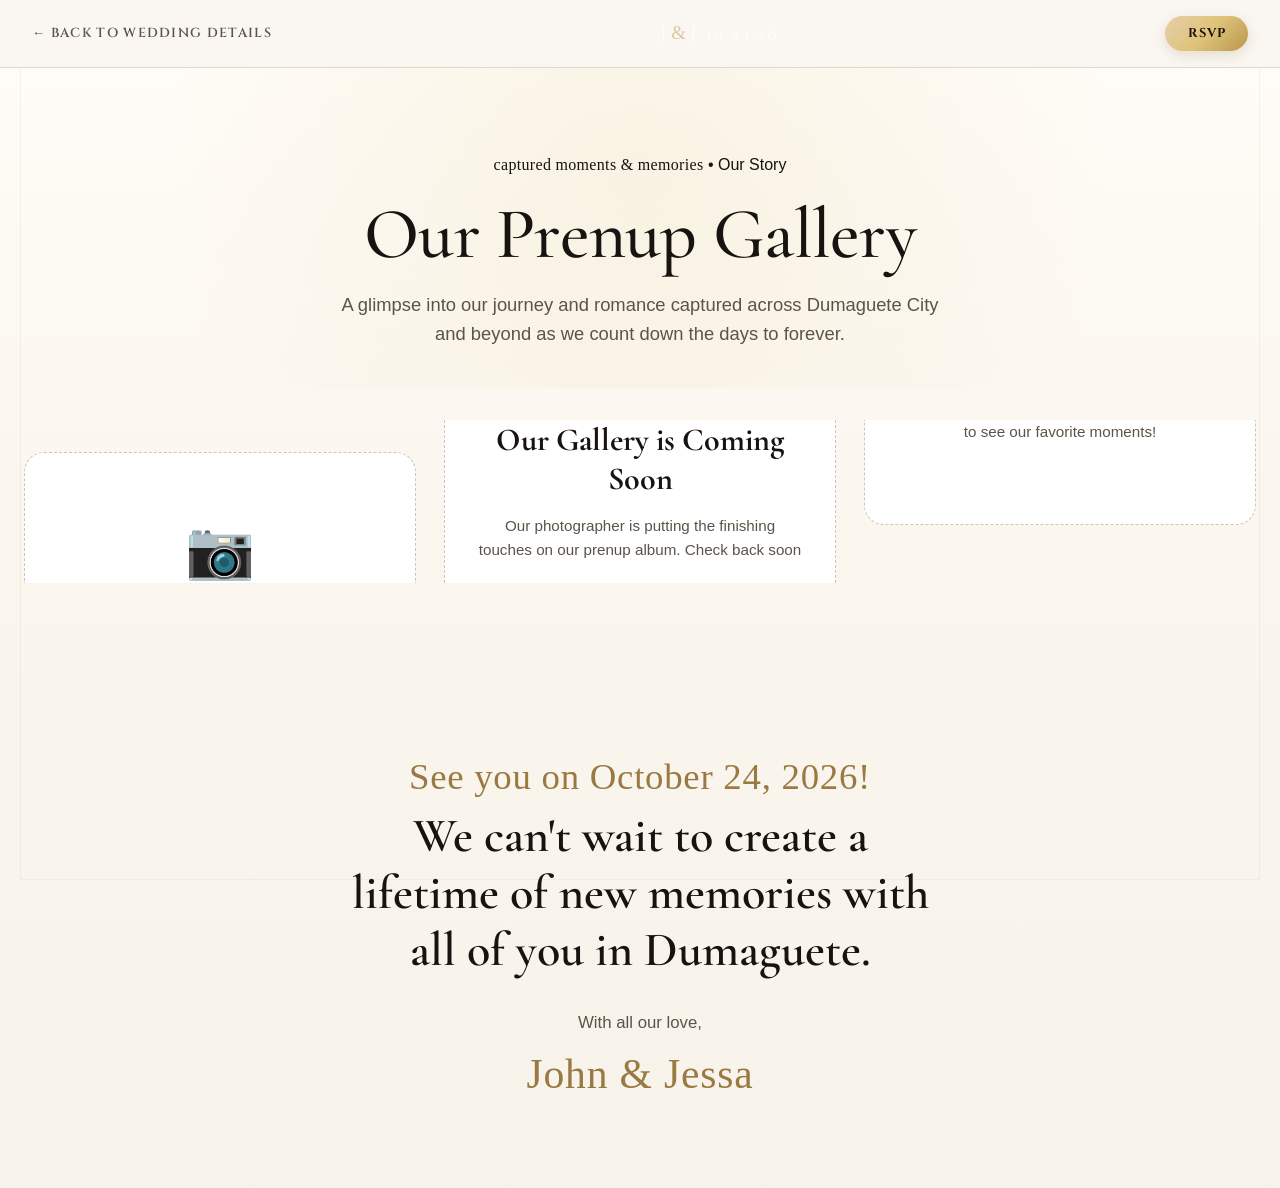
==== commit 497bccfc: "Polish luxury uploader, smart environment config, and live photo manager with 1-click delete" ====
--- a/prenup.html
+++ b/prenup.html
@@ -21,7 +21,7 @@
       </a>
       <a class="brand" href="index.html">J<span class="script-amp">&amp;</span>J 10.24.26</a>
       <div class="topbar-actions">
-        <a class="hero-rsvp-button" href="index.html#rsvp" style="min-height: 2.6rem; min-width: 6rem; font-size: 0.85rem;">RSVP</a>
+        <a class="nav-pill-btn" href="index.html#rsvp">RSVP</a>
       </div>
     </header>
 
@@ -62,7 +62,7 @@
       </div>
 
       <!-- Closing Footer Signoff -->
-      <section class="section section-closing" style="margin-top: 3rem;">
+      <section class="section section-closing" style="margin-top: 3rem; padding-bottom: 4rem;">
         <div class="closing-content">
           <p class="closing-script script-accent">See you on October 24, 2026!</p>
           <p class="closing-line">
@@ -73,10 +73,6 @@
       </section>
     </main>
 
-    <footer class="footer">
-      <p class="footer-copy">&copy; 2026 John &amp; Jessa. Handcrafted with love.</p>
-    </footer>
-
     <script src="config.js"></script>
     <script src="prenup.js"></script>
   </body>
--- a/styles.css
+++ b/styles.css
@@ -1867,32 +1867,58 @@
   display: flex;
   justify-content: space-between;
   align-items: center;
-  padding: 1.25rem 2rem;
-  background: var(--bg-cream);
+  padding: 1rem 2rem;
+  background: rgba(250, 247, 242, 0.94);
   border-bottom: 1px solid var(--rule);
   position: sticky;
   top: 0;
   z-index: 100;
-  backdrop-filter: blur(10px);
-}
-
+  backdrop-filter: blur(12px);
+}
+
+.nav-back-link,
 .back-link {
   display: inline-flex;
   align-items: center;
   gap: 0.5rem;
-  color: var(--ink);
+  color: var(--soft-ink);
   text-decoration: none;
   font-family: "Cinzel", serif;
-  font-size: 0.85rem;
-  letter-spacing: 0.12em;
+  font-size: 0.82rem;
+  letter-spacing: 0.1em;
   text-transform: uppercase;
-  font-weight: 500;
+  font-weight: 600;
   transition: color 0.2s ease, transform 0.2s ease;
 }
 
+.nav-back-link:hover,
 .back-link:hover {
-  color: var(--gold);
+  color: var(--gold-dark);
   transform: translateX(-3px);
+}
+
+.nav-pill-btn {
+  display: inline-flex;
+  align-items: center;
+  justify-content: center;
+  padding: 0.55rem 1.4rem;
+  background: linear-gradient(135deg, #e5cfab 0%, #dfc37a 50%, #b8974d 100%);
+  color: #1c140b;
+  font-family: "Cinzel", serif;
+  font-size: 0.8rem;
+  font-weight: 700;
+  letter-spacing: 0.08em;
+  text-transform: uppercase;
+  text-decoration: none;
+  border-radius: 999px;
+  box-shadow: 0 4px 14px rgba(154, 122, 67, 0.22);
+  transition: all 0.25s ease;
+}
+
+.nav-pill-btn:hover {
+  transform: translateY(-1px);
+  box-shadow: 0 6px 20px rgba(154, 122, 67, 0.35);
+  color: #12261e;
 }
 
 .prenup-hero {
@@ -2179,139 +2205,133 @@
 }
 
 /* ==========================================================================
-   PHOTOGRAPHER UPLOADER STYLES
+   PHOTOGRAPHER UPLOADER STYLES (WEDDING LUXURY AESTHETIC)
    ========================================================================== */
-.uploader-page {
-  background: #0f1e17;
-  color: #f4f0e6;
+.page-upload {
+  background: var(--bg-cream);
+  color: var(--ink);
   min-height: 100vh;
-  padding: 3rem 1.5rem;
-}
-
-.uploader-card {
+}
+
+.uploader-main-section {
+  padding: 3rem 1.5rem 6rem;
+  background: radial-gradient(circle at 50% 20%, rgba(223, 195, 122, 0.16) 0%, transparent 60%);
+}
+
+.uploader-wrapper {
   max-width: 48rem;
   margin: 0 auto;
-  background: #162b21;
-  border: 1px solid rgba(223, 195, 122, 0.35);
-  border-radius: 20px;
-  padding: 2.5rem;
-  box-shadow: 0 24px 60px rgba(0, 0, 0, 0.4);
-}
-
-.uploader-head {
-  text-align: center;
-  margin-bottom: 2rem;
-}
-
-.uploader-head h1 {
-  font-family: "Cormorant Garamond", serif;
-  font-size: 2.6rem;
-  color: var(--gold);
-  margin: 0.25rem 0 0.5rem;
-}
-
-.uploader-head p {
-  color: #c4d1cb;
-  font-size: 0.95rem;
-  max-width: 32rem;
-  margin: 0 auto;
-}
-
-.uploader-dropzone {
-  border: 2px dashed rgba(223, 195, 122, 0.5);
-  background: rgba(223, 195, 122, 0.04);
-  border-radius: 16px;
-  padding: 3rem 2rem;
+}
+
+.uploader-gold-card {
+  position: relative;
+  background: #fffdf9;
+  border: 1px solid rgba(223, 195, 122, 0.45);
+  border-radius: 24px;
+  padding: 3rem 2.5rem;
+  box-shadow: 0 20px 50px rgba(18, 38, 30, 0.08);
+}
+
+@media (max-width: 600px) {
+  .uploader-gold-card {
+    padding: 2rem 1.25rem;
+  }
+}
+
+.uploader-dropzone-elegant {
+  border: 2px dashed rgba(223, 195, 122, 0.7);
+  background: rgba(223, 195, 122, 0.06);
+  border-radius: 18px;
+  padding: 3.5rem 2rem;
   text-align: center;
   cursor: pointer;
-  transition: background 0.2s ease, border-color 0.2s ease, transform 0.2s ease;
-}
-
-.uploader-dropzone:hover,
-.uploader-dropzone.is-dragover {
-  background: rgba(223, 195, 122, 0.12);
-  border-color: var(--gold);
+  transition: background 0.25s ease, border-color 0.25s ease, transform 0.25s ease;
+}
+
+.uploader-dropzone-elegant:hover,
+.uploader-dropzone-elegant.is-dragover {
+  background: rgba(223, 195, 122, 0.15);
+  border-color: var(--gold-dark);
   transform: scale(1.01);
 }
 
-.dropzone-icon {
-  font-size: 3.5rem;
-  display: block;
-  margin-bottom: 0.75rem;
-}
-
-.uploader-dropzone strong {
-  display: block;
-  font-size: 1.25rem;
-  color: #fff;
-  margin-bottom: 0.35rem;
-}
-
-.uploader-dropzone span {
-  color: #a8b8b0;
-  font-size: 0.88rem;
-}
-
-.uploader-file-input {
-  display: none;
-}
-
-.uploader-queue {
-  margin-top: 2rem;
-}
-
-.uploader-queue-header {
-  display: flex;
-  justify-content: space-between;
-  align-items: center;
-  margin-bottom: 1rem;
-  padding-bottom: 0.5rem;
-  border-bottom: 1px solid rgba(223, 195, 122, 0.2);
+.dropzone-badge-icon {
+  font-size: 2.8rem;
+  width: 4.5rem;
+  height: 4.5rem;
+  background: #fff;
+  border: 1px solid rgba(223, 195, 122, 0.5);
+  box-shadow: 0 8px 20px rgba(223, 195, 122, 0.2);
+  border-radius: 50%;
+  display: flex;
+  align-items: center;
+  justify-content: center;
+  margin: 0 auto 1rem;
+}
+
+.choose-files-badge {
+  display: inline-flex;
+  align-items: center;
+  gap: 0.5rem;
+  padding: 0.8rem 1.8rem;
+  background: linear-gradient(135deg, #e5cfab 0%, #dfc37a 50%, #b8974d 100%);
+  color: #1c140b;
+  font-family: "Cinzel", serif;
+  font-size: 0.82rem;
+  font-weight: 700;
+  letter-spacing: 0.08em;
+  text-transform: uppercase;
+  border-radius: 999px;
+  box-shadow: 0 6px 18px rgba(154, 122, 67, 0.22);
+  margin-top: 0.5rem;
+  transition: all 0.25s ease;
+  user-select: none;
+}
+
+.uploader-dropzone-elegant:hover .choose-files-badge {
+  transform: translateY(-2px);
+  box-shadow: 0 10px 24px rgba(154, 122, 67, 0.35);
 }
 
 .uploader-file-item {
   display: flex;
   align-items: center;
   gap: 1rem;
-  background: rgba(0, 0, 0, 0.25);
-  border: 1px solid rgba(255, 255, 255, 0.1);
-  padding: 0.75rem 1rem;
-  border-radius: 10px;
-  margin-bottom: 0.75rem;
+  background: #fff;
+  border: 1px solid rgba(223, 195, 122, 0.3);
+  padding: 0.85rem 1.15rem;
+  border-radius: 12px;
+  margin-bottom: 0.85rem;
+  box-shadow: 0 4px 12px rgba(18, 38, 30, 0.04);
 }
 
 .uploader-thumb {
-  width: 50px;
-  height: 50px;
+  width: 54px;
+  height: 54px;
   object-fit: cover;
-  border-radius: 6px;
-  border: 1px solid rgba(223, 195, 122, 0.3);
-}
-
-.uploader-file-info {
-  flex: 1;
-  min-width: 0;
+  border-radius: 8px;
+  border: 1px solid rgba(223, 195, 122, 0.5);
 }
 
 .uploader-filename {
   display: block;
   font-weight: 600;
-  color: #fff;
-  font-size: 0.9rem;
+  color: var(--ink);
+  font-size: 0.92rem;
   white-space: nowrap;
   overflow: hidden;
   text-overflow: ellipsis;
 }
 
 .uploader-filesize {
-  font-size: 0.78rem;
-  color: #9cb0a6;
+  font-size: 0.8rem;
+  color: var(--soft-ink);
 }
 
 .uploader-item-progress {
   width: 100%;
   height: 6px;
-  background: rgba(255, 255, 255, 0.15);
+  background: rgba(0, 0, 0, 0.08);
   border-radius: 999px;
   overflow: hidden;
   margin-top: 0.4rem;
@@ -2319,7 +2339,7 @@
 
 .uploader-item-progress-fill {
   height: 100%;
-  background: linear-gradient(90deg, #dfc37a, #f7e7b4);
+  background: linear-gradient(90deg, #dfc37a, #b89742);
   width: 0%;
   transition: width 0.2s ease;
 }
@@ -2327,53 +2347,27 @@
 .uploader-status-badge {
   font-size: 0.75rem;
   font-weight: 700;
-  padding: 0.25rem 0.6rem;
+  padding: 0.3rem 0.75rem;
   border-radius: 999px;
   text-transform: uppercase;
-  letter-spacing: 0.05em;
+  letter-spacing: 0.06em;
 }
 
 .uploader-status-badge.queued {
-  background: rgba(255, 255, 255, 0.15);
-  color: #ddd;
+  background: rgba(0, 0, 0, 0.06);
+  color: var(--soft-ink);
 }
 .uploader-status-badge.uploading {
   background: rgba(223, 195, 122, 0.25);
-  color: var(--gold);
+  color: var(--gold-dark);
 }
 .uploader-status-badge.success {
-  background: rgba(46, 125, 50, 0.35);
-  color: #81c784;
+  background: rgba(46, 125, 50, 0.15);
+  color: #2e7d32;
+  border: 1px solid rgba(46, 125, 50, 0.3);
 }
 .uploader-status-badge.error {
-  background: rgba(211, 47, 47, 0.35);
-  color: #e57373;
-}
-
-.btn-upload-action {
-  width: 100%;
-  padding: 1.1rem;
-  background: linear-gradient(135deg, #dfc37a, #c4a75e);
-  color: #12261e;
-  font-weight: 700;
-  font-size: 1rem;
-  letter-spacing: 0.08em;
-  text-transform: uppercase;
-  border: none;
-  border-radius: 12px;
-  cursor: pointer;
-  margin-top: 1.5rem;
-  box-shadow: 0 10px 25px rgba(223, 195, 122, 0.3);
-  transition: transform 0.2s ease, box-shadow 0.2s ease;
-}
-
-.btn-upload-action:hover:not(:disabled) {
-  transform: translateY(-2px);
-  box-shadow: 0 14px 30px rgba(223, 195, 122, 0.45);
-}
-
-.btn-upload-action:disabled {
-  opacity: 0.6;
-  cursor: not-allowed;
-}
-
+  background: rgba(211, 47, 47, 0.15);
+  color: #c62828;
+}
+
